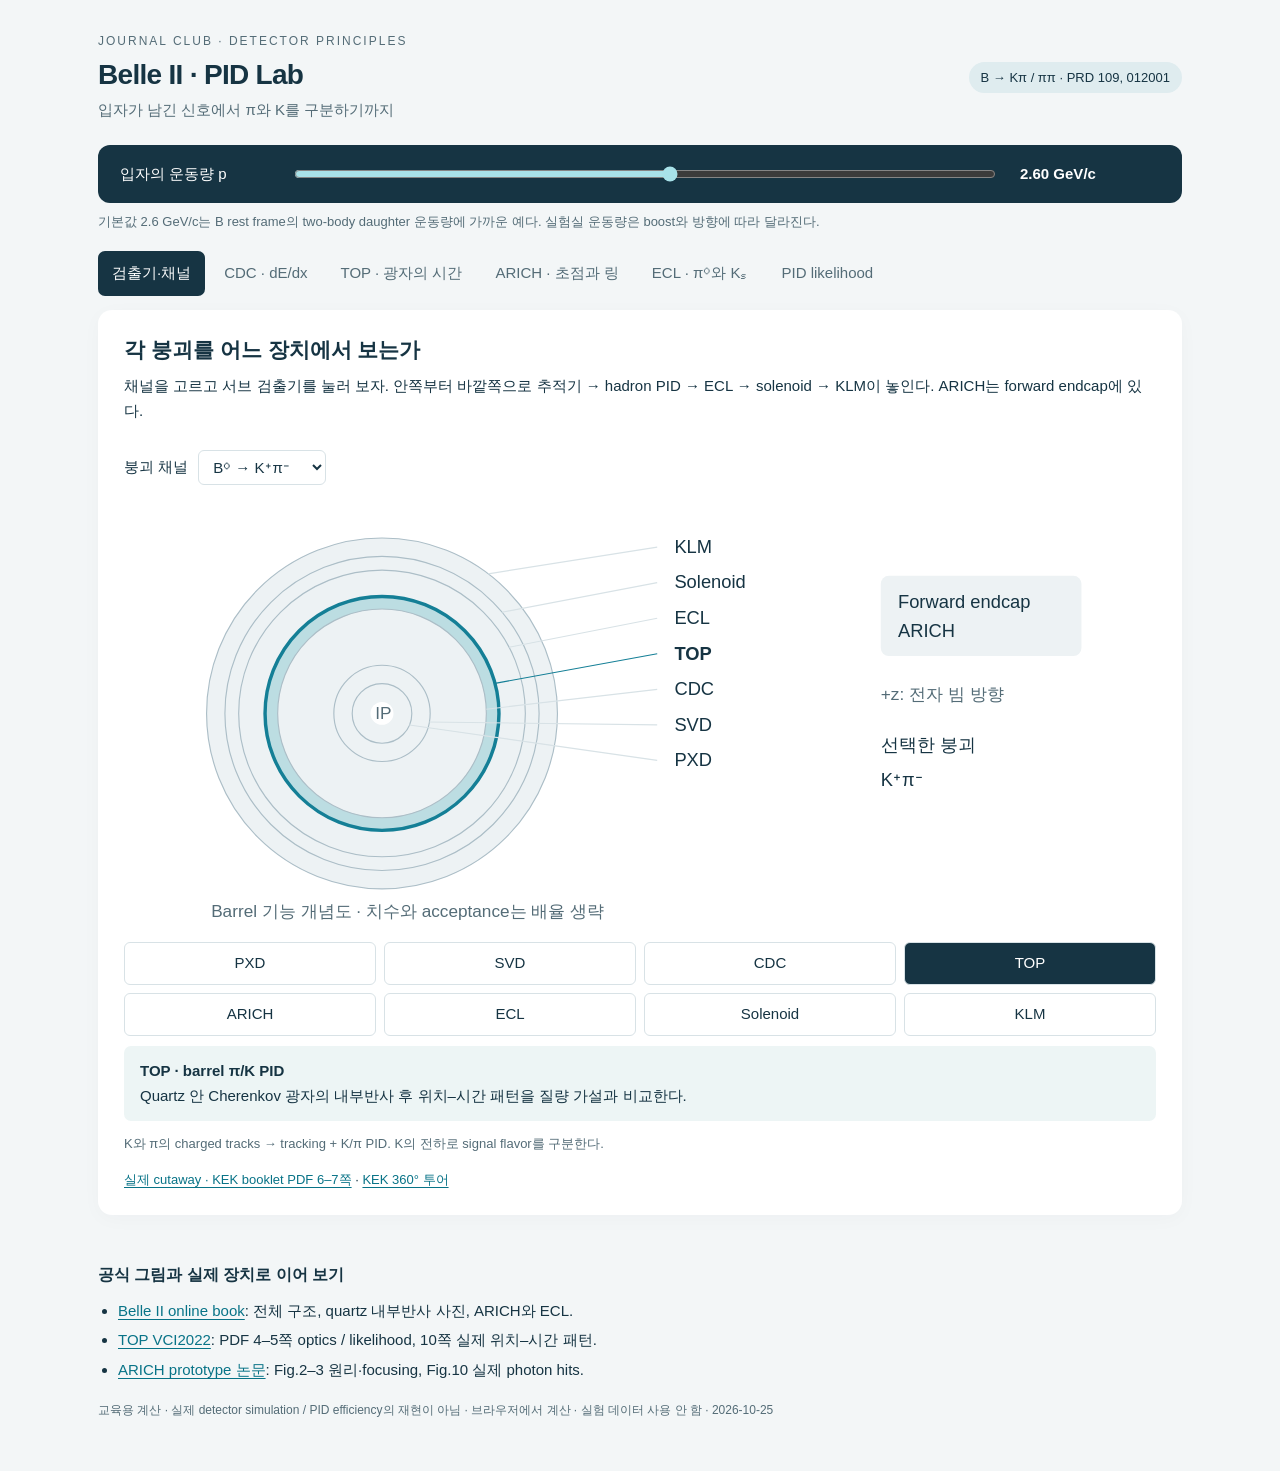
==== index.html @ d3d88ba6 "feat: publish Belle II PID Lab as a static site" ====
<!doctype html>
<html lang="ko">
  <head>
    <meta charset="utf-8" />
    <meta name="viewport" content="width=device-width,initial-scale=1" />
    <title>Belle II · PID Lab</title>
    <meta
      name="description"
      content="Belle II의 CDC, TOP, ARICH, ECL과 PID likelihood를 직접 조작하며 이해하는 한국어 교육용 도구."
    />
    <link rel="stylesheet" href="./styles.css" />
  </head>
  <body>
    <main>
      <header class="hero">
        <div>
          <div class="eyebrow">JOURNAL CLUB · DETECTOR PRINCIPLES</div>
          <h1>Belle II · PID Lab</h1>
          <div class="muted">입자가 남긴 신호에서 π와 K를 구분하기까지</div>
        </div>
        <span class="badge">B → Kπ / ππ · PRD 109, 012001</span>
      </header>
      <div class="toolbar">
        <label for="momentum">입자의 운동량 p</label
        ><input
          id="momentum"
          type="range"
          min="0.4"
          max="4.5"
          step="0.01"
          value="2.6"
        /><output id="p-value" for="momentum">2.60 GeV/c</output>
      </div>
      <div class="note" style="margin-top: 8px">
        기본값 2.6 GeV/c는 B rest frame의 two-body daughter 운동량에 가까운
        예다. 실험실 운동량은 boost와 방향에 따라 달라진다.
      </div>
      <nav class="tabs" role="tablist" aria-label="검출 원리">
        <button
          role="tab"
          id="tab-detector"
          aria-controls="detector"
          aria-selected="true"
          data-tab="detector"
        >
          검출기·채널
        </button>
        <button
          role="tab"
          id="tab-dedx"
          aria-controls="dedx"
          aria-selected="false"
          data-tab="dedx"
        >
          CDC · dE/dx
        </button>
        <button
          role="tab"
          id="tab-top"
          aria-controls="top"
          aria-selected="false"
          data-tab="top"
        >
          TOP · 광자의 시간
        </button>
        <button
          role="tab"
          id="tab-arich"
          aria-controls="arich"
          aria-selected="false"
          data-tab="arich"
        >
          ARICH · 초점과 링
        </button>
        <button
          role="tab"
          id="tab-ecl"
          aria-controls="ecl"
          aria-selected="false"
          data-tab="ecl"
        >
          ECL · π⁰와 Kₛ
        </button>
        <button
          role="tab"
          id="tab-pid"
          aria-controls="pid"
          aria-selected="false"
          data-tab="pid"
        >
          PID likelihood
        </button>
      </nav>
      <section
        class="panel"
        id="detector"
        role="tabpanel"
        aria-labelledby="tab-detector"
      >
        <h2>각 붕괴를 어느 장치에서 보는가</h2>
        <p>
          채널을 고르고 서브 검출기를 눌러 보자. 안쪽부터 바깥쪽으로 추적기 →
          hadron PID → ECL → solenoid → KLM이 놓인다. ARICH는 forward endcap에
          있다.
        </p>
        <div class="controls">
          <label
            >붕괴 채널
            <select id="channel">
              <option value="kpi">B⁰ → K⁺π⁻</option>
              <option value="kpi0">B⁺ → K⁺π⁰</option>
              <option value="kspi">B⁺ → Kₛ⁰π⁺</option>
              <option value="kspi0">B⁰ → Kₛ⁰π⁰</option>
              <option value="pipi">B⁰ → π⁺π⁻</option>
              <option value="pipi0">B⁺ → π⁺π⁰</option>
            </select></label
          >
        </div>
        <div
          id="detector-svg"
          class="viz"
          data-label="Belle II barrel과 forward 검출기 개념도"
        ></div>
        <div class="det-list" id="device-buttons"></div>
        <div id="device-detail" class="explain"></div>
        <div id="channel-detail" class="note" style="margin-top: 12px"></div>
        <div class="source-line">
          <a
            href="https://www2.kek.jp/proffice/Pamphlets/IPNS/BELLEII_E.pdf#page=6"
            target="_blank"
            rel="noopener"
            >실제 cutaway · KEK booklet PDF 6–7쪽</a
          >
          ·
          <a
            href="https://www2.kek.jp/outreach/vtour/"
            target="_blank"
            rel="noopener"
            >KEK 360° 투어</a
          >
        </div>
      </section>
      <section
        class="panel"
        id="dedx"
        role="tabpanel"
        aria-labelledby="tab-dedx"
        hidden
      >
        <h2>CDC: 곡률로 운동량, 전리 신호로 dE/dx</h2>
        <p>
          기체를 지나는 charged particle이 전자를 떼어 내고, drift한 전자가
          wire에서 신호를 만든다. 여러 cell의 전하를 경로 길이로 보정해 종별
          예상과 비교한다. SVD의 dE/dx도 PID 정보를 제공한다.
        </p>
        <div class="viz" id="dedx-svg"></div>
        <div class="readout" id="dedx-values"></div>
        <div class="explain">
          같은 p라도 βγ = p/m가 다르다. 낮은 운동량의 1/β² 증가와 높은 운동량의
          relativistic rise가 함께 있어, K가 항상 π보다 큰 dE/dx를 보이는 것은
          아니다.
        </div>
        <details>
          <summary>모형과 실제 CDC의 차이</summary>
          <p class="note">
            Bethe–Bloch 유사 곡선이며 단위는 임의 정규화다. I = 40 eV를
            설명용으로 사용하고 density/shell correction, 측정 분산, gas
            calibration은 생략했다. 전자에는 이 heavy-particle 식을 적용하지
            않는다. 실제 장치는 분포의 tail을 제거한 truncated mean과 data
            calibration으로 likelihood를 만든다.
          </p>
        </details>
        <div class="source-line">
          <a
            href="https://docs.belle2.org/files/2716/BELLE2-TALK-CONF-2019-126/1/BELLE2-TALK-CONF-2019-126.pdf#page=10"
            target="_blank"
            rel="noopener"
            >실제 CDC dE/dx band · PDF 10쪽</a
          >
        </div>
      </section>
      <section
        class="panel"
        id="top"
        role="tabpanel"
        aria-labelledby="tab-top"
        hidden
      >
        <h2>TOP: 내부반사 경로와 검출 위치–시간 패턴</h2>
        <p>
          Track에 대한 Cherenkov 방출각이 질량 가설에 따라 달라진다. 같은 파장의
          광자는 같은 속도로 전파되지만, 광학 경로와 도착 위치·시간이 달라진다.
        </p>
        <div class="controls">
          <label
            >방출점 z
            <input
              id="z"
              type="range"
              min="0.4"
              max="2.4"
              step="0.01"
              value="1.5"
            /><output id="z-value">1.50 m</output></label
          ><label
            >방위각 φ
            <input
              id="phi"
              type="range"
              min="-130"
              max="-50"
              step="1"
              value="-60"
            /><output id="phi-value">−60°</output></label
          ><button class="small" id="animate">광자 이동 보기</button
          ><label
            ><input id="include-tof" type="checkbox" checked />입자 flight time
            포함</label
          >
        </div>
        <div class="viz" id="top-svg"></div>
        <div class="viz" id="top-map"></div>
        <div id="top-values"></div>
        <div class="explain">
          <span class="formula">t_hit = L_track / (βc) + n_g ℓ_opt / c</span
          ><br />위는 선택한 한 광선의 bar 평면 투영이다. 이 track 기하에서는 두
          종의 x–z 투영 경로가 겹칠 수 있으며 두께 방향 경로 차이는 보이지
          않는다. 이동은 공통 모델 시간으로 표시한다. 아래는 여러 방위각의
          direct photon 패턴이다. 두 패턴의 차이는 통계적 PID 성능이나 측정
          분해능을 뜻하지 않는다.
        </div>
        <details>
          <summary>기하·단순화</summary>
          <p class="note">
            2.5 m × 0.45 m × 0.02 m 직육면체, track 방향 +y, readout z=0.
            n_phase=1.47, n_group=1.50은 파장을 고정한 설명용 상수다. Track
            flight length 1.2 m. 전반사 조건을 통과해 readout 쪽으로 직접 가는
            광자만 그린다. 실제 mirror·prism·chromatic dispersion·검출효율·시간
            분해능·background를 생략했다. 반사 횟수에 별도의 시간 지연을 더하지
            않는다.
          </p>
        </details>
        <div class="source-line">
          <a
            href="https://indico.cern.ch/event/1044975/contributions/4663810/attachments/2394825/4094513/TOP_VCI2022_v3.pdf#page=4"
            target="_blank"
            rel="noopener"
            >실제 optics: PDF 4쪽</a
          >
          ·
          <a
            href="https://indico.cern.ch/event/1044975/contributions/4663810/attachments/2394825/4094513/TOP_VCI2022_v3.pdf#page=10"
            target="_blank"
            rel="noopener"
            >실제 photon hit vs 질량 가설: PDF 10쪽</a
          >
        </div>
      </section>
      <section
        class="panel"
        id="arich"
        role="tabpanel"
        aria-labelledby="tab-arich"
        hidden
      >
        <h2>ARICH: 두 aerogel 층이 ring의 번짐을 줄인다</h2>
        <p>
          같은 운동량에서는 π가 K보다 빨라 Cherenkov 각이 크다. 두 층의 굴절률을
          달리해 서로 다른 방출 깊이에서 나온 빛이 센서 면에서 가까이 모이도록
          한다.
        </p>
        <div class="controls">
          <label
            ><input id="dual" type="checkbox" checked />이중 굴절률 사용</label
          ><label
            >n₂
            <input
              id="n2"
              type="range"
              min="1.040"
              max="1.070"
              step="0.001"
              value="1.055"
            /><output id="n2-value">1.055</output></label
          ><label
            >공기 간격
            <input
              id="gap"
              type="range"
              min="0.12"
              max="0.26"
              step="0.005"
              value="0.20"
            /><output id="gap-value">20 cm</output></label
          >
        </div>
        <div class="viz" id="arich-svg"></div>
        <div id="arich-values"></div>
        <div class="explain">
          <span class="formula"
            >cos θ_C = 1 / (nβ), &nbsp; p_threshold = m / √(n²−1)</span
          ><br />방출 threshold 아래인 입자는 ring이 없다. 이중층의 두 ring이
          모든 β에서 완전히 일치하는 것은 아니다. “이중 굴절률”을 끄면 두께가
          같은 4 cm 단일 굴절률 slab와 비교한다.
        </div>
        <details>
          <summary>기하·단순화</summary>
          <p class="note">
            각 층 2 cm, n₁=1.045, 기본 n₂=1.055. 정상 입사·각 층 중앙 방출·Snell
            굴절을 사용한다. 공기 간격은 downstream 면에서 센서까지이며 기본 20
            cm는 근사 기하다. 센서 화소, 광자 수, scattering, 분해능은 생략했다.
            광선은 π/K 두 종, 각 2층의 대표 광선이며 곡선 폭은 실측 resolution이
            아니다.
          </p>
        </details>
        <div class="source-line">
          <a
            href="https://arxiv.org/pdf/1603.02503#page=4"
            target="_blank"
            rel="noopener"
            >원리 그림 Fig.2 · PDF 4쪽</a
          >
          ·
          <a
            href="https://arxiv.org/pdf/1603.02503#page=5"
            target="_blank"
            rel="noopener"
            >focusing Fig.3 · PDF 5쪽</a
          >
        </div>
      </section>
      <section
        class="panel"
        id="ecl"
        role="tabpanel"
        aria-labelledby="tab-ecl"
        hidden
      >
        <h2>ECL의 두 photon으로 π⁰를 복원한다</h2>
        <p>
          Photon은 tracking hit 없이 CsI(Tl)에 전자기 shower와 cluster를 남긴다.
          π⁰는 직접 PID하지 않고 두 cluster의 에너지·방향으로 재구성한다.
        </p>
        <div class="controls">
          <label
            >π⁰ 에너지
            <input
              id="energy"
              type="range"
              min="0.2"
              max="4.5"
              step="0.01"
              value="2.6"
            /><output id="energy-value">2.60 GeV</output></label
          ><label
            >rest-frame cos θ*
            <input
              id="asymmetry"
              type="range"
              min="-0.95"
              max="0.95"
              step="0.01"
              value="0"
            /><output id="asymmetry-value">0.00</output></label
          >
        </div>
        <div class="viz" id="ecl-svg"></div>
        <div class="readout" id="ecl-values"></div>
        <div class="explain">
          <span class="formula">m²_γγ = 2 E₁ E₂ (1 − cos ψ)</span><br />논문은
          각 photon E &gt; 30 MeV와 두 photon 사이 각 ψ &lt; 0.4 rad 등을
          요구한다. 이 화면의 통과 표시는 이 두 조건만 확인하며 전체 선택 효율을
          뜻하지 않는다.
        </div>
        <details open>
          <summary>Kₛ⁰와 KLM을 혼동하지 않기</summary>
          <p>
            Kₛ⁰ → π⁺π⁻는 떨어진 vertex와 두 charged track으로 재구성한다.
            PXD/SVD/CDC의 위치·운동량과 vertex topology를 이용하는 V0
            재구성이다. KLM의 K_L 검출이나 charged K/π PID와 다른 작업이다.
            ECL은 electron의 E/p·shower shape에도 기여하고, KLM은 μ의 투과성과
            neutral hadron cluster를 사용한다. 이번 논문의 K⁰ 신호는 Kₛ⁰ 경로다.
          </p>
        </details>
        <div class="source-line">
          <a
            href="https://www2.kek.jp/proffice/Pamphlets/IPNS/BELLEII_E.pdf#page=6"
            target="_blank"
            rel="noopener"
            >ECL / CDC / VXD 설명 · PDF 6쪽</a
          >
        </div>
      </section>
      <section
        class="panel"
        id="pid"
        role="tabpanel"
        aria-labelledby="tab-pid"
        hidden
      >
        <h2>장치별 likelihood를 하나의 PID 비로</h2>
        <p>
          측정 신호가 π 또는 K 가설에서 얼마나 그럴듯한지 비교한다. 아래 입력은
          사용자가 움직이는 설명용 log-likelihood 차이이며 실험 데이터가 아니다.
        </p>
        <div class="controls">
          <label
            >입자 방향
            <select id="region">
              <option value="barrel">Barrel: CDC + TOP</option>
              <option value="forward">Forward: CDC + ARICH</option>
            </select></label
          >
        </div>
        <div class="controls">
          <label
            >CDC: log L_K − log L_π
            <input
              id="cdc"
              type="range"
              min="-5"
              max="5"
              step="0.1"
              value="1"
            /><output id="cdc-value">1.0</output></label
          ><label
            ><span id="optical-label">TOP</span>: log L_K − log L_π
            <input
              id="optical"
              type="range"
              min="-5"
              max="5"
              step="0.1"
              value="1.5"
            /><output id="optical-value">1.5</output></label
          >
        </div>
        <div class="viz" id="pid-svg"></div>
        <div class="readout" id="pid-value"></div>
        <div class="meter" aria-hidden="true">
          <span class="needle" id="pid-needle"></span>
        </div>
        <div class="meter-labels">
          <span>K-like · R_π → 0</span><span>R_π = 0.5</span
          ><span>π-like · R_π → 1</span>
        </div>
        <div class="explain">
          <span class="formula"
            >log L_h = Σ_d log L_h,d &nbsp; → &nbsp; R_π = L_π / (L_π +
            L_K)</span
          ><br />양수 입력은 K 가설을, 음수 입력은 π 가설을 지지한다.
        </div>
        <p class="note">
          논문은 이와 같은 L_π/(L_π+L_K) 비로 pion-/kaon-enriched 표본을 만든다.
          같은 track에 TOP와 ARICH를 항상 동시에 더하지 않는다. 실제 PID에는 SVD
          등 사용 가능한 다른 정보도 들어간다.
        </p>
        <details>
          <summary>왜 곧바로 “pion 확률”이라고 부르면 안 되나</summary>
          <p class="note">
            Likelihood 곱은 주어진 track 정보에서 장치 응답을 독립으로 보는
            근사다. 공통 운동량·각도 오차와 상관, prior, 효율 보정을 고려하지
            않은 비율은 보정된 posterior가 아니다. 실제 likelihood
            함수·threshold·calibration은 데이터로 정한다. 여기서는 PID 비의
            부호와 조합 구조만 설명한다.
          </p>
        </details>
      </section>
      <div class="status" role="status" id="status"></div>
      <section class="resource">
        <h3>공식 그림과 실제 장치로 이어 보기</h3>
        <ul>
          <li>
            <a
              href="https://software.belle2.org/release-09-00-15/sphinx/online_book/fundamentals/02-datataking.html"
              target="_blank"
              rel="noopener"
              >Belle II online book</a
            >: 전체 구조, quartz 내부반사 사진, ARICH와 ECL.
          </li>
          <li>
            <a
              href="https://indico.cern.ch/event/1044975/contributions/4663810/attachments/2394825/4094513/TOP_VCI2022_v3.pdf"
              target="_blank"
              rel="noopener"
              >TOP VCI2022</a
            >: PDF 4–5쪽 optics / likelihood, 10쪽 실제 위치–시간 패턴.
          </li>
          <li>
            <a
              href="https://arxiv.org/pdf/1603.02503"
              target="_blank"
              rel="noopener"
              >ARICH prototype 논문</a
            >: Fig.2–3 원리·focusing, Fig.10 실제 photon hits.
          </li>
        </ul>
      </section>
      <footer class="footer">
        교육용 계산 · 실제 detector simulation / PID efficiency의 재현이 아님 ·
        브라우저에서 계산 · 실험 데이터 사용 안 함 · 2026-10-25
      </footer>
    </main>
    <script src="./physics.js" defer></script>
    <script src="./app.js" defer></script>
  </body>
</html>
---- styles.css ----
:root {
  color-scheme: light;
  --bg: #f3f6f7;
  --ink: #163443;
  --muted: #546c77;
  --line: #d8e2e6;
  --pi: #147f96;
  --kaon: #d66a2d;
  --paper: #fff;
  --soft: #edf5f5;
}
* {
  box-sizing: border-box;
}
body {
  margin: 0;
  background: var(--bg);
  color: var(--ink);
  font:
    15px/1.65 -apple-system,
    BlinkMacSystemFont,
    "Segoe UI",
    sans-serif;
}
main {
  max-width: 1140px;
  margin: auto;
  padding: 32px 28px 50px;
}
h1 {
  font-size: 28px;
  margin: 0;
  letter-spacing: -0.7px;
}
h2 {
  font-size: 21px;
  line-height: 1.4;
  margin: 0 0 10px;
}
h3 {
  font-size: 16px;
  margin: 0 0 8px;
}
p {
  margin: 8px 0 14px;
}
.muted {
  color: var(--muted);
}
.eyebrow {
  font-size: 12px;
  letter-spacing: 2px;
  color: var(--muted);
}
.hero {
  display: flex;
  align-items: center;
  justify-content: space-between;
  gap: 24px;
  margin-bottom: 22px;
}
.badge {
  background: #dfecef;
  padding: 5px 12px;
  border-radius: 20px;
  font-size: 13px;
  white-space: nowrap;
}
.toolbar {
  background: var(--ink);
  color: white;
  padding: 17px 22px;
  border-radius: 12px;
  display: flex;
  gap: 22px;
  align-items: center;
  flex-wrap: wrap;
}
.toolbar label {
  min-width: 150px;
}
.toolbar input {
  flex: 1;
  min-width: 130px;
  accent-color: #a8e2e9;
}
.toolbar output {
  font-variant-numeric: tabular-nums;
  font-weight: 600;
  min-width: 140px;
}
.tabs {
  display: flex;
  gap: 5px;
  flex-wrap: wrap;
  padding: 18px 0 14px;
}
.tabs button {
  border: 0;
  background: transparent;
  padding: 10px 14px;
  border-radius: 7px;
  color: var(--muted);
  font: inherit;
  cursor: pointer;
}
.tabs button[aria-selected="true"] {
  background: var(--ink);
  color: white;
}
.panel {
  background: var(--paper);
  border-radius: 14px;
  padding: 25px 26px;
  box-shadow: 0 4px 20px #12304207;
  min-height: 500px;
}
.panel[hidden] {
  display: none;
}
.controls {
  display: flex;
  gap: 20px;
  align-items: center;
  flex-wrap: wrap;
  padding: 12px 0;
  margin-bottom: 10px;
}
.controls label {
  display: flex;
  align-items: center;
  gap: 10px;
  flex-wrap: wrap;
}
.controls input {
  accent-color: var(--pi);
}
button,
select {
  font: inherit;
}
select {
  border: 1px solid var(--line);
  padding: 7px 10px;
  border-radius: 6px;
  background: white;
  color: var(--ink);
}
button.small {
  border: 1px solid var(--line);
  background: white;
  color: var(--ink);
  padding: 6px 12px;
  border-radius: 6px;
  cursor: pointer;
}
.viz {
  width: 100%;
  overflow-x: auto;
  overflow-y: hidden;
}
.viz svg {
  display: block;
  width: 100%;
  min-width: 680px;
  height: auto;
}
.viz text {
  font-family: inherit;
  fill: var(--ink);
  font-size: 16px;
}
.viz .minor {
  fill: var(--muted);
  font-size: 15px;
}
.split {
  display: grid;
  grid-template-columns: 1fr 1fr;
  gap: 22px;
}
.readout {
  display: flex;
  gap: 14px 30px;
  flex-wrap: wrap;
  padding: 10px 0;
  font-variant-numeric: tabular-nums;
}
.key {
  display: inline-flex;
  align-items: center;
  gap: 7px;
}
.swatch {
  display: inline-block;
  width: 10px;
  height: 10px;
  border-radius: 50%;
  background: var(--pi);
}
.swatch.k {
  background: var(--kaon);
  border-radius: 1px;
}
.explain {
  background: var(--soft);
  padding: 13px 16px;
  border-radius: 7px;
  margin-top: 10px;
}
.formula {
  font-family: Georgia, "Times New Roman", serif;
  font-size: 17px;
}
.note {
  font-size: 13px;
  color: var(--muted);
}
details {
  border-top: 1px solid var(--line);
  padding-top: 13px;
  margin-top: 16px;
}
summary {
  cursor: pointer;
  color: var(--muted);
}
a {
  color: #087387;
  text-underline-offset: 3px;
}
.resource {
  margin-top: 23px;
}
.resource ul {
  padding-left: 20px;
  margin: 10px 0;
}
.resource li {
  margin: 5px 0;
}
.status {
  min-height: 24px;
  color: #ae4926;
  font-size: 13px;
}
.meter {
  position: relative;
  height: 34px;
  background: linear-gradient(90deg, #d6eef2, #f8eee5);
  border-radius: 6px;
  margin: 18px 0 9px;
}
.needle {
  position: absolute;
  top: -4px;
  height: 42px;
  width: 3px;
  background: var(--ink);
  transform: translateX(-50%);
}
.meter-labels {
  display: flex;
  justify-content: space-between;
}
.det-list {
  display: grid;
  grid-template-columns: repeat(4, 1fr);
  gap: 8px;
}
.det-list button {
  border: 1px solid var(--line);
  padding: 8px 5px;
  border-radius: 6px;
  background: white;
  color: var(--ink);
  cursor: pointer;
}
.det-list button[aria-pressed="true"] {
  background: var(--ink);
  color: white;
}
.footer {
  font-size: 12px;
  color: var(--muted);
  margin-top: 18px;
}
.pill {
  border-radius: 4px;
  padding: 2px 7px;
  background: #e9f2f3;
  font-size: 12px;
}
.red {
  color: #ae4926;
}
table {
  width: 100%;
  border-collapse: collapse;
  margin: 14px 0;
  font-variant-numeric: tabular-nums;
}
th,
td {
  text-align: left;
  border-bottom: 1px solid var(--line);
  padding: 9px 10px;
}
th {
  font-weight: 500;
  background: var(--soft);
}
.source-line {
  font-size: 13px;
  margin-top: 14px;
}
.sr-only {
  position: absolute;
  width: 1px;
  height: 1px;
  overflow: hidden;
  clip: rect(0, 0, 0, 0);
}
@media (max-width: 700px) {
  main {
    padding: 20px 14px;
  }
  .hero {
    align-items: flex-start;
  }
  h1 {
    font-size: 24px;
  }
  .badge {
    display: none;
  }
  .panel {
    padding: 20px 16px;
  }
  .toolbar {
    gap: 8px;
  }
  .split {
    grid-template-columns: 1fr;
  }
  .det-list {
    grid-template-columns: repeat(4, 1fr);
  }
  .tabs button {
    padding: 8px 10px;
  }
  .controls label {
    width: 100%;
  }
  .controls input {
    flex: 1;
  }
}

input:disabled {
  opacity: 0.45;
  cursor: not-allowed;
}
#top-values,
#arich-values {
  overflow-x: auto;
}
button:focus-visible,
input:focus-visible,
select:focus-visible,
summary:focus-visible {
  outline: 3px solid var(--pi);
  outline-offset: 3px;
}
@media (prefers-reduced-motion: reduce) {
  * {
    scroll-behavior: auto !important;
  }
}
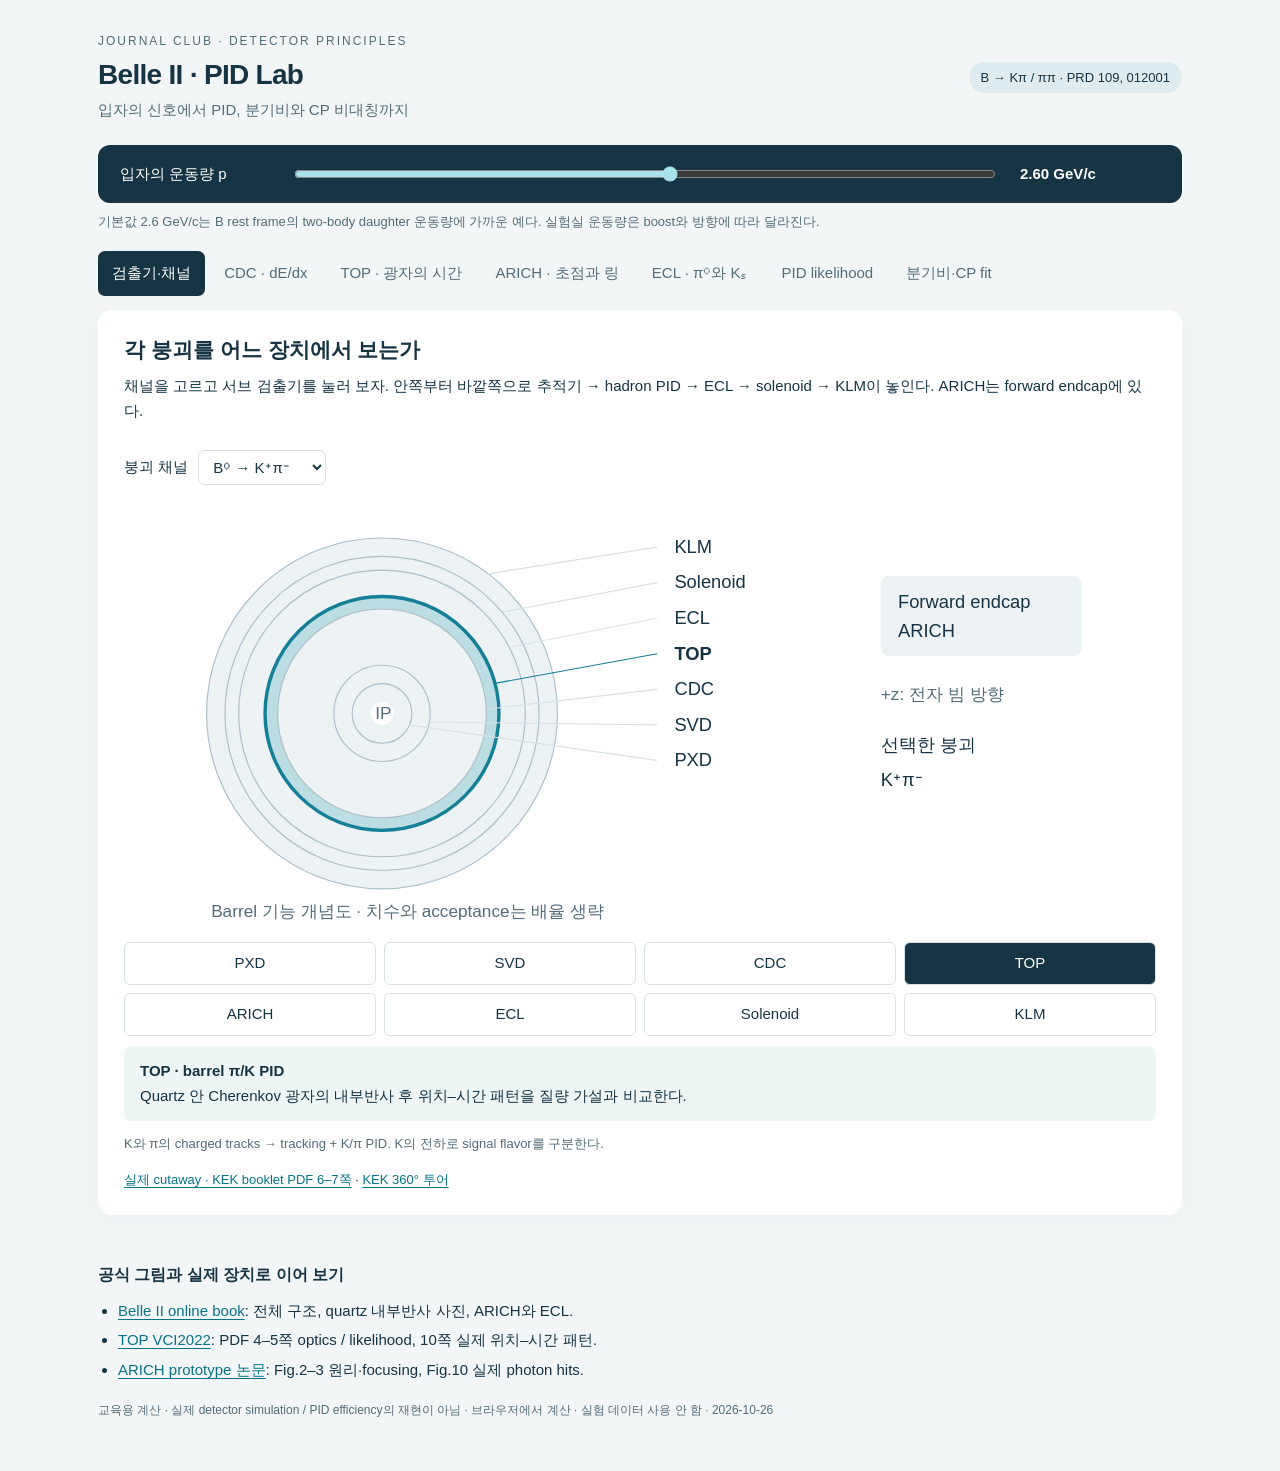
==== commit 17ce9f55: "Add interactive branching fraction and CP fit lab" ====
--- a/index.html
+++ b/index.html
@@ -6,7 +6,7 @@
     <title>Belle II · PID Lab</title>
     <meta
       name="description"
-      content="Belle II의 CDC, TOP, ARICH, ECL과 PID likelihood를 직접 조작하며 이해하는 한국어 교육용 도구."
+      content="Belle II의 검출기, PID likelihood와 분기비·CP 비대칭의 동시 fit을 직접 조작하며 이해하는 한국어 교육용 도구."
     />
     <link rel="stylesheet" href="./styles.css" />
   </head>
@@ -16,10 +16,11 @@
         <div>
           <div class="eyebrow">JOURNAL CLUB · DETECTOR PRINCIPLES</div>
           <h1>Belle II · PID Lab</h1>
-          <div class="muted">입자가 남긴 신호에서 π와 K를 구분하기까지</div>
+          <div class="muted">입자의 신호에서 PID, 분기비와 CP 비대칭까지</div>
         </div>
         <span class="badge">B → Kπ / ππ · PRD 109, 012001</span>
       </header>
+      <div id="momentum-controls">
       <div class="toolbar">
         <label for="momentum">입자의 운동량 p</label
         ><input
@@ -35,7 +36,8 @@
         기본값 2.6 GeV/c는 B rest frame의 two-body daughter 운동량에 가까운
         예다. 실험실 운동량은 boost와 방향에 따라 달라진다.
       </div>
-      <nav class="tabs" role="tablist" aria-label="검출 원리">
+      </div>
+      <nav class="tabs" role="tablist" aria-label="검출 원리와 분석">
         <button
           role="tab"
           id="tab-detector"
@@ -89,6 +91,9 @@
           data-tab="pid"
         >
           PID likelihood
+        </button>
+        <button role="tab" id="tab-fit" aria-controls="fit" aria-selected="false" data-tab="fit">
+          분기비·CP fit
         </button>
       </nav>
       <section
@@ -465,6 +470,43 @@
             부호와 조합 구조만 설명한다.
           </p>
         </details>
+      </section>
+      <section class="panel" id="fit" role="tabpanel" aria-labelledby="tab-fit" hidden>
+        <h2>두 물리량으로 B와 B̄ 표본을 동시에 설명하기</h2>
+        <p>
+          분기비 𝓑를 키우면 두 표본의 신호가 함께 늘어난다. A<sub>CP</sub>를
+          키우면 총 신호는 유지하면서 B 쪽은 줄고 B̄ 쪽은 늘어난다. 슬라이더로
+          예측을 움직인 뒤 ‘두 값을 동시에 fit’을 눌러 고정된 모의 데이터와
+          비교해 보자.
+        </p>
+        <iframe id="fit-frame" class="fit-frame" title="분기비와 CP 비대칭을 조절하는 모의 동시 fit" data-src="./fit-lab.html" referrerpolicy="no-referrer"></iframe>
+        <div class="explain">
+          <span class="formula">N<sub>q</sub> = 25 𝓑<sub>6</sub> (1 − q A<sub>CP</sub>)</span>
+          <br />𝓑<sub>6</sub>는 분기비를 10⁻⁶ 단위로 쓴 값이다. q = +1은 B,
+          q = −1은 B̄이며 25는 설명용 정규화다. 두 곡선에는 각 표본당 기대 수율
+          300개의 균일 배경이 더해진다. 위의 ‘총 신호 기대 수율’에는 이 배경이
+          포함되지 않는다.
+        </div>
+        <details>
+          <summary>모의 fit과 논문 식 (3)의 관계</summary>
+          <p class="note">
+            이 예제는 𝓑 = 24 × 10⁻⁶, A<sub>CP</sub> = +0.20으로 생성한 한
+            모의 표본을 계속 사용한다. 신호는 폭 18 MeV의 Gaussian이고, 고정
+            배경과 함께 10 MeV bin의 Poisson likelihood를 계산한다. 모의
+            데이터의 통계적 요동 때문에 최적 fit 값은 생성값과 조금 다를 수 있다.
+          </p>
+          <p class="note">
+            논문은 (ΔE, C′)의 unbinned extended likelihood를 사용하고
+            feed-across와 배경을 함께 모델링한다. 여기서는 전하별 효율을 같게
+            두고 tagging, mixing, 검출기 전하 비대칭 및 feed-across를 생략했다.
+            Kₛ⁰π⁰의 식 (4)에 들어가는 희석과 tag 보정은 이 화면에 적용하지 않는다.
+            −2Δln L은 이 모의 데이터의 최적 fit에 대한 차이이며 유의도 σ가 아니다.
+          </p>
+        </details>
+        <div class="source-line">
+          <a href="./fit-lab.html" target="_blank" rel="noopener">모의 fit 크게 보기</a> ·
+          <a href="https://doi.org/10.1103/PhysRevD.109.012001" target="_blank" rel="noopener">논문 Sec. IV · 식 (3)–(4)</a>
+        </div>
       </section>
       <div class="status" role="status" id="status"></div>
       <section class="resource">
@@ -498,7 +540,7 @@
       </section>
       <footer class="footer">
         교육용 계산 · 실제 detector simulation / PID efficiency의 재현이 아님 ·
-        브라우저에서 계산 · 실험 데이터 사용 안 함 · 2026-10-25
+        브라우저에서 계산 · 실험 데이터 사용 안 함 · 2026-10-26
       </footer>
     </main>
     <script src="./physics.js" defer></script>
--- a/styles.css
+++ b/styles.css
@@ -118,6 +118,14 @@
 .panel[hidden] {
   display: none;
 }
+.fit-frame {
+  display: block;
+  width: 100%;
+  min-height: 640px;
+  height: 640px;
+  border: 0;
+  color-scheme: light;
+}
 .controls {
   display: flex;
   gap: 20px;
